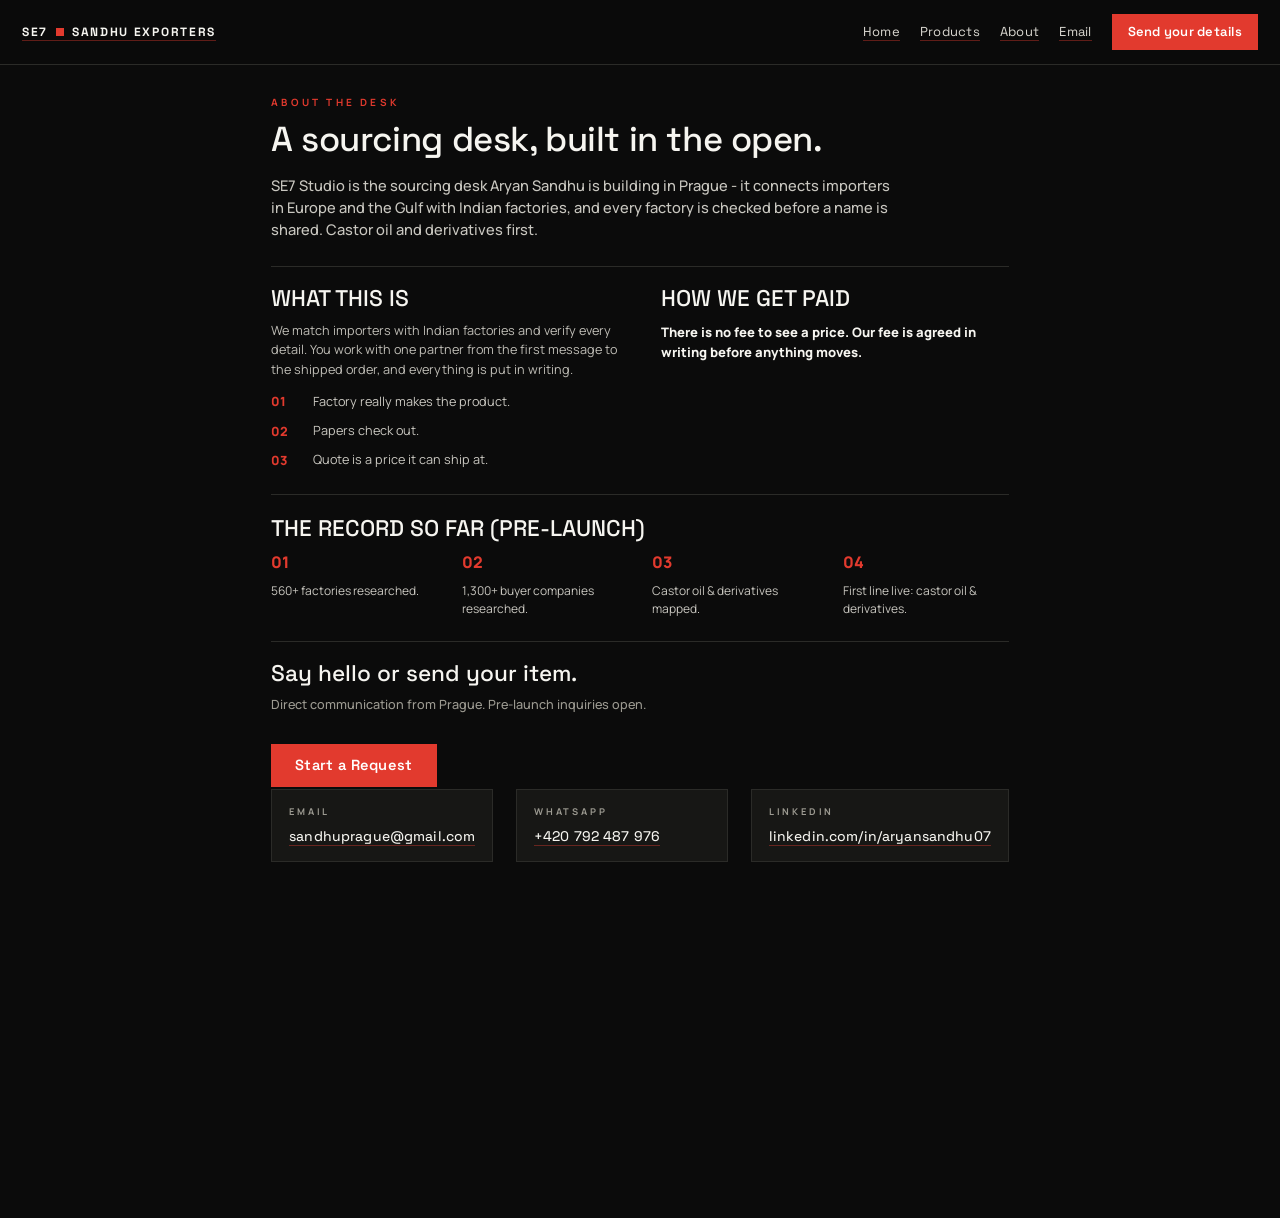
==== about.html @ 4c3d3c8f "Index: open the live site to search engines Remove the pre-launch noindex meta from the four pages, " ====
<!DOCTYPE html>
<html lang="en">
<head>
<meta charset="utf-8">
<meta name="viewport" content="width=device-width, initial-scale=1">
<title>About — SE7 Studio | Sandhu Exporters</title>
<meta name="description" content="SE7 Studio — the sourcing desk Aryan Sandhu is building in Prague. Verified Indian factories, mill-direct FOB. Pre-launch.">
<link rel="icon" href="favicon.svg" type="image/svg+xml">
<link rel="apple-touch-icon" href="favicon-180.png">
<link rel="stylesheet" href="style.css">
<link rel="stylesheet" href="theme-cinema.css">
</head>
<body>

<nav class="site-nav">
  <a class="brand" href="index.html"><span class="lm">SE7</span><span class="nsq"></span><span class="nb">SANDHU EXPORTERS</span></a>
  <div class="links">
    <a class="navlink" href="index.html">Home</a>
    <a class="navlink" href="products.html">Products</a>
    <a class="navlink" href="about.html">About</a>
    <a class="navlink" href="mailto:sandhuprague@gmail.com">Email</a>
    <a class="cta" href="start.html">Send your details</a>
  </div>
</nav>

<div class="sheet">
<section class="hero">
  <div class="kicker">ABOUT THE DESK</div>
  <h1>A sourcing desk, built in the open.</h1>
  <p class="lead">SE7 Studio is the sourcing desk Aryan Sandhu is building in Prague - it connects importers in Europe and the Gulf with Indian factories, and every factory is checked before a name is shared. Castor oil and derivatives first.</p>
</section>

<section class="cols2">
  <div class="col">
    <h2>WHAT THIS IS</h2>
    <p class="mini">We match importers with Indian factories and verify every detail. You work with one partner from the first message to the shipped order, and everything is put in writing.</p>
    <div class="item"><span class="n">01</span><p>Factory really makes the product.</p></div>
    <div class="item"><span class="n">02</span><p>Papers check out.</p></div>
    <div class="item"><span class="n">03</span><p>Quote is a price it can ship at.</p></div>
  </div>
  <div class="col">
    <h2>HOW WE GET PAID</h2>
    <p class="fees">There is no fee to see a price. Our fee is agreed in writing before anything moves.</p>
  </div>
</section>

<section class="steps">
  <h2>THE RECORD SO FAR (PRE-LAUNCH)</h2>
  <div class="stepgrid">
    <div class="step"><span class="n">01</span><p>560+ factories researched.</p></div>
    <div class="step"><span class="n">02</span><p>1,300+ buyer companies researched.</p></div>
    <div class="step"><span class="n">03</span><p>Castor oil &amp; derivatives mapped.</p></div>
    <div class="step"><span class="n">04</span><p>First line live: castor oil & derivatives.</p></div>
  </div>
</section>

<section class="contact">
  <h2>Say hello or send your item.</h2>
  <p class="mini2">Direct communication from Prague. Pre-launch inquiries open.</p>
  <a class="ctabtn" href="start.html">Start a Request</a>
  <div class="cells">
    <div class="cell">
      <div class="lab">EMAIL</div>
      <a href="mailto:sandhuprague@gmail.com">sandhuprague@gmail.com</a>
    </div>
    <div class="cell">
      <div class="lab">WHATSAPP</div>
      <a href="https://wa.me/420792487976">+420 792 487 976</a>
    </div>
    <div class="cell">
      <div class="lab">LINKEDIN</div>
      <a href="https://www.linkedin.com/in/aryansandhu07">linkedin.com/in/aryansandhu07</a>
    </div>
  </div>
</section>
</div>
</body>
</html>
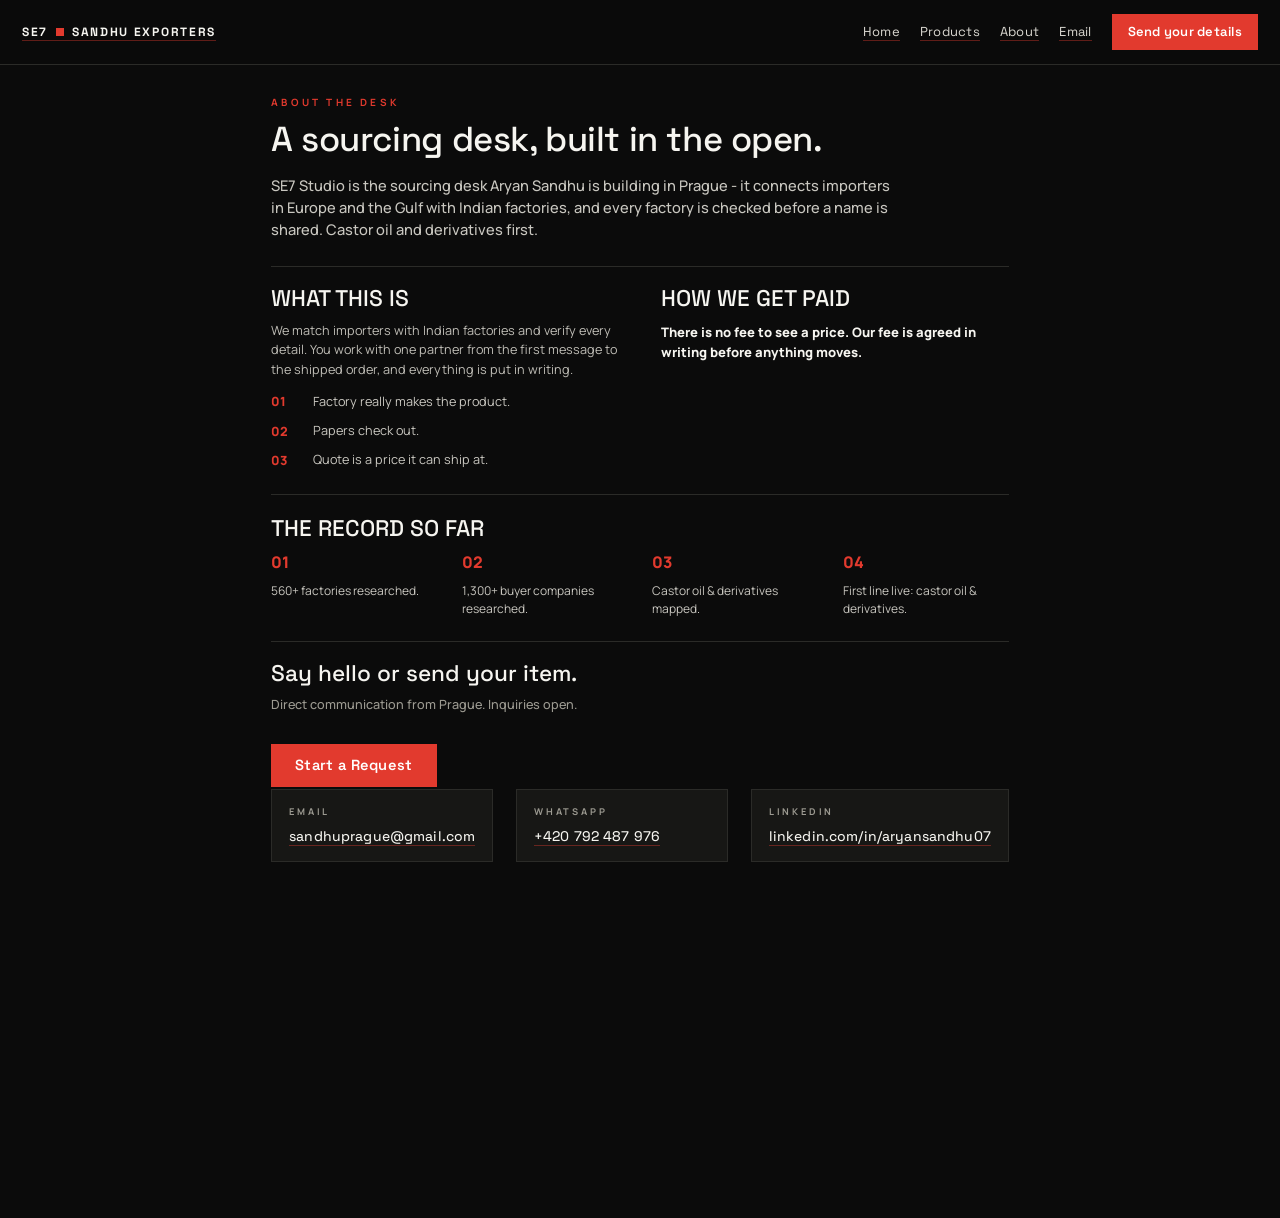
==== commit 824487d2: "Copy: drop stale pre-launch wording from the indexed pages" ====
--- a/about.html
+++ b/about.html
@@ -4,7 +4,7 @@
 <meta charset="utf-8">
 <meta name="viewport" content="width=device-width, initial-scale=1">
 <title>About — SE7 Studio | Sandhu Exporters</title>
-<meta name="description" content="SE7 Studio — the sourcing desk Aryan Sandhu is building in Prague. Verified Indian factories, mill-direct FOB. Pre-launch.">
+<meta name="description" content="SE7 Studio — the sourcing desk Aryan Sandhu runs from Prague. Verified Indian factories, mill-direct FOB.">
 <link rel="icon" href="favicon.svg" type="image/svg+xml">
 <link rel="apple-touch-icon" href="favicon-180.png">
 <link rel="stylesheet" href="style.css">
@@ -45,7 +45,7 @@
 </section>
 
 <section class="steps">
-  <h2>THE RECORD SO FAR (PRE-LAUNCH)</h2>
+  <h2>THE RECORD SO FAR</h2>
   <div class="stepgrid">
     <div class="step"><span class="n">01</span><p>560+ factories researched.</p></div>
     <div class="step"><span class="n">02</span><p>1,300+ buyer companies researched.</p></div>
@@ -56,7 +56,7 @@
 
 <section class="contact">
   <h2>Say hello or send your item.</h2>
-  <p class="mini2">Direct communication from Prague. Pre-launch inquiries open.</p>
+  <p class="mini2">Direct communication from Prague. Inquiries open.</p>
   <a class="ctabtn" href="start.html">Start a Request</a>
   <div class="cells">
     <div class="cell">
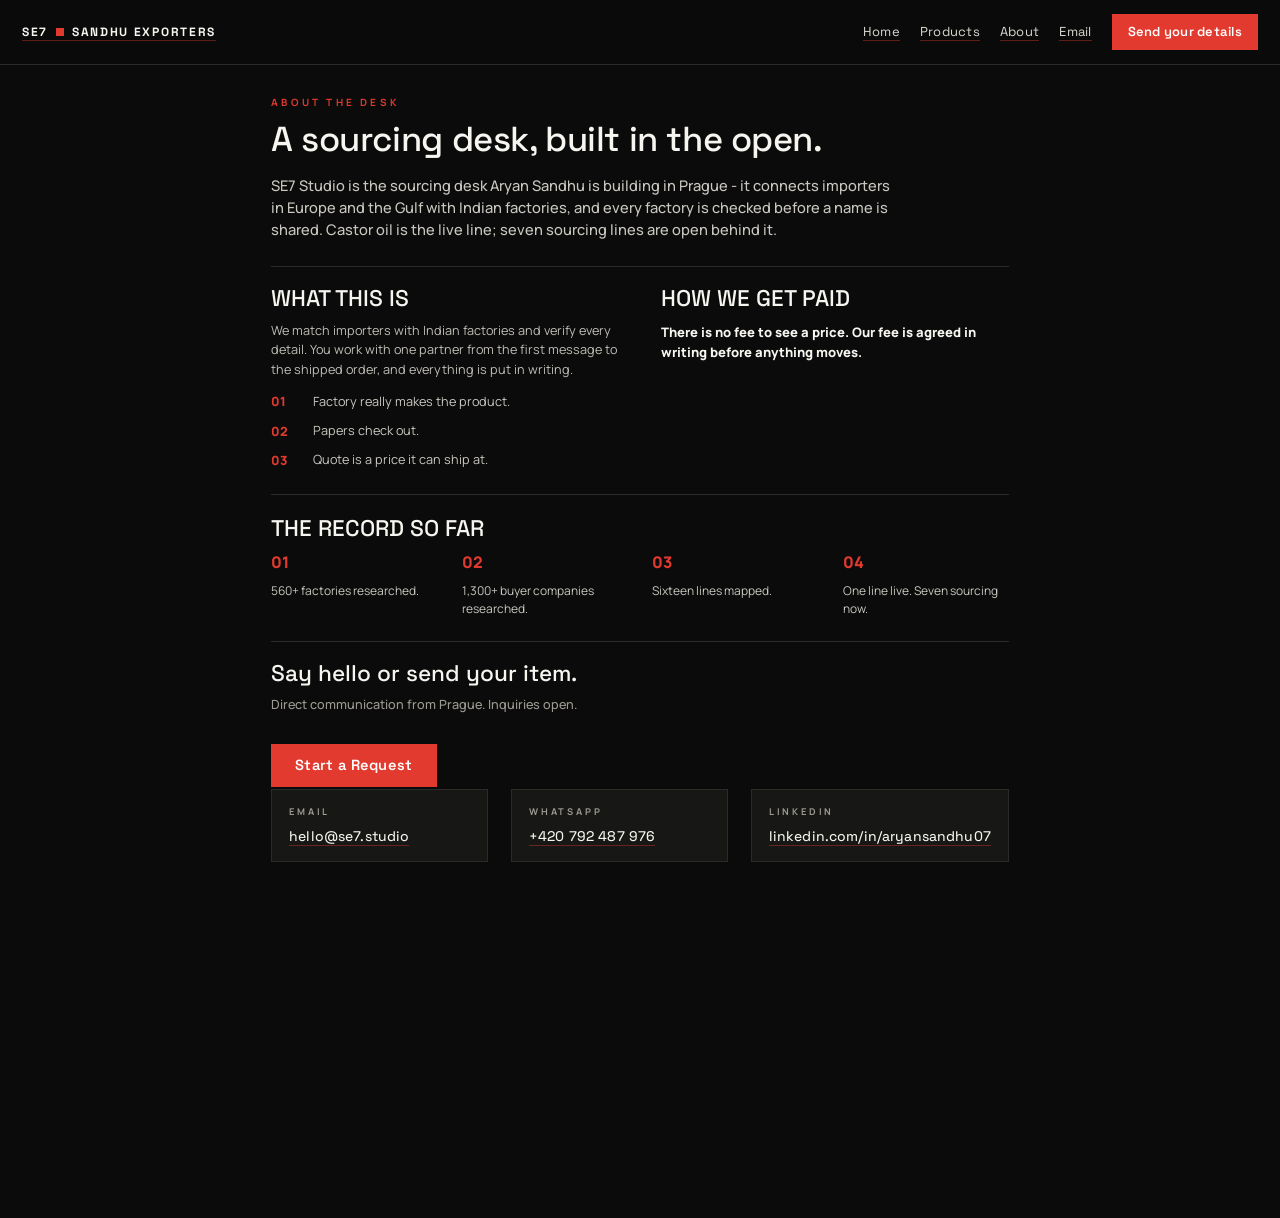
==== commit 28bb1616: "Copy: replace the legacy castor-only model with the sourcing desk across all pages" ====
--- a/about.html
+++ b/about.html
@@ -3,8 +3,8 @@
 <head>
 <meta charset="utf-8">
 <meta name="viewport" content="width=device-width, initial-scale=1">
-<title>About — SE7 Studio | Sandhu Exporters</title>
-<meta name="description" content="SE7 Studio — the sourcing desk Aryan Sandhu runs from Prague. Verified Indian factories, mill-direct FOB.">
+<title>About SE7 — a sourcing desk in Prague | Sandhu Exports</title>
+<meta name="description" content="SE7 is the sourcing desk of Sandhu Exports in Prague: verified Indian factories, one live castor line, seven sourcing lines open, one partner from first message to shipped order.">
 <link rel="icon" href="favicon.svg" type="image/svg+xml">
 <link rel="apple-touch-icon" href="favicon-180.png">
 <link rel="stylesheet" href="style.css">
@@ -18,7 +18,7 @@
     <a class="navlink" href="index.html">Home</a>
     <a class="navlink" href="products.html">Products</a>
     <a class="navlink" href="about.html">About</a>
-    <a class="navlink" href="mailto:sandhuprague@gmail.com">Email</a>
+    <a class="navlink" href="mailto:hello@se7.studio">Email</a>
     <a class="cta" href="start.html">Send your details</a>
   </div>
 </nav>
@@ -27,7 +27,7 @@
 <section class="hero">
   <div class="kicker">ABOUT THE DESK</div>
   <h1>A sourcing desk, built in the open.</h1>
-  <p class="lead">SE7 Studio is the sourcing desk Aryan Sandhu is building in Prague - it connects importers in Europe and the Gulf with Indian factories, and every factory is checked before a name is shared. Castor oil and derivatives first.</p>
+  <p class="lead">SE7 Studio is the sourcing desk Aryan Sandhu is building in Prague - it connects importers in Europe and the Gulf with Indian factories, and every factory is checked before a name is shared. Castor oil is the live line; seven sourcing lines are open behind it.</p>
 </section>
 
 <section class="cols2">
@@ -49,8 +49,8 @@
   <div class="stepgrid">
     <div class="step"><span class="n">01</span><p>560+ factories researched.</p></div>
     <div class="step"><span class="n">02</span><p>1,300+ buyer companies researched.</p></div>
-    <div class="step"><span class="n">03</span><p>Castor oil &amp; derivatives mapped.</p></div>
-    <div class="step"><span class="n">04</span><p>First line live: castor oil & derivatives.</p></div>
+    <div class="step"><span class="n">03</span><p>Sixteen lines mapped.</p></div>
+    <div class="step"><span class="n">04</span><p>One line live. Seven sourcing now.</p></div>
   </div>
 </section>
 
@@ -61,7 +61,7 @@
   <div class="cells">
     <div class="cell">
       <div class="lab">EMAIL</div>
-      <a href="mailto:sandhuprague@gmail.com">sandhuprague@gmail.com</a>
+      <a href="mailto:hello@se7.studio">hello@se7.studio</a>
     </div>
     <div class="cell">
       <div class="lab">WHATSAPP</div>
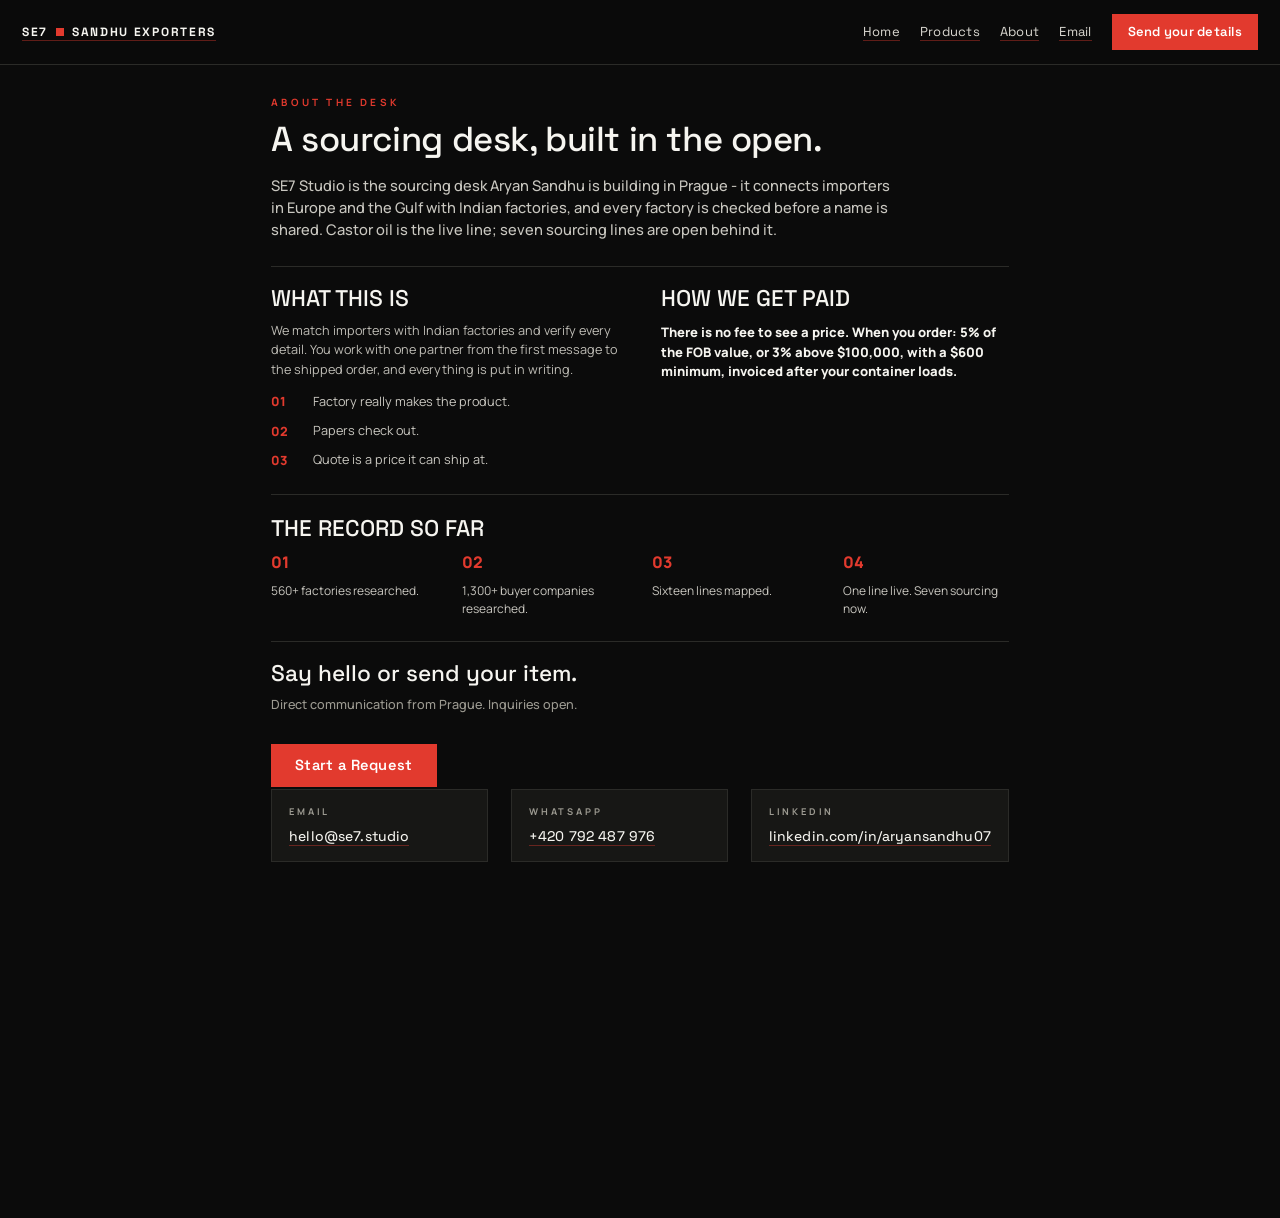
==== commit 2e62b08c: "Fee: publish 5% of FOB, 3% above 100k, 600 minimum, invoiced after loading" ====
--- a/about.html
+++ b/about.html
@@ -40,7 +40,7 @@
   </div>
   <div class="col">
     <h2>HOW WE GET PAID</h2>
-    <p class="fees">There is no fee to see a price. Our fee is agreed in writing before anything moves.</p>
+    <p class="fees">There is no fee to see a price. When you order: 5% of the FOB value, or 3% above $100,000, with a $600 minimum, invoiced after your container loads.</p>
   </div>
 </section>
 
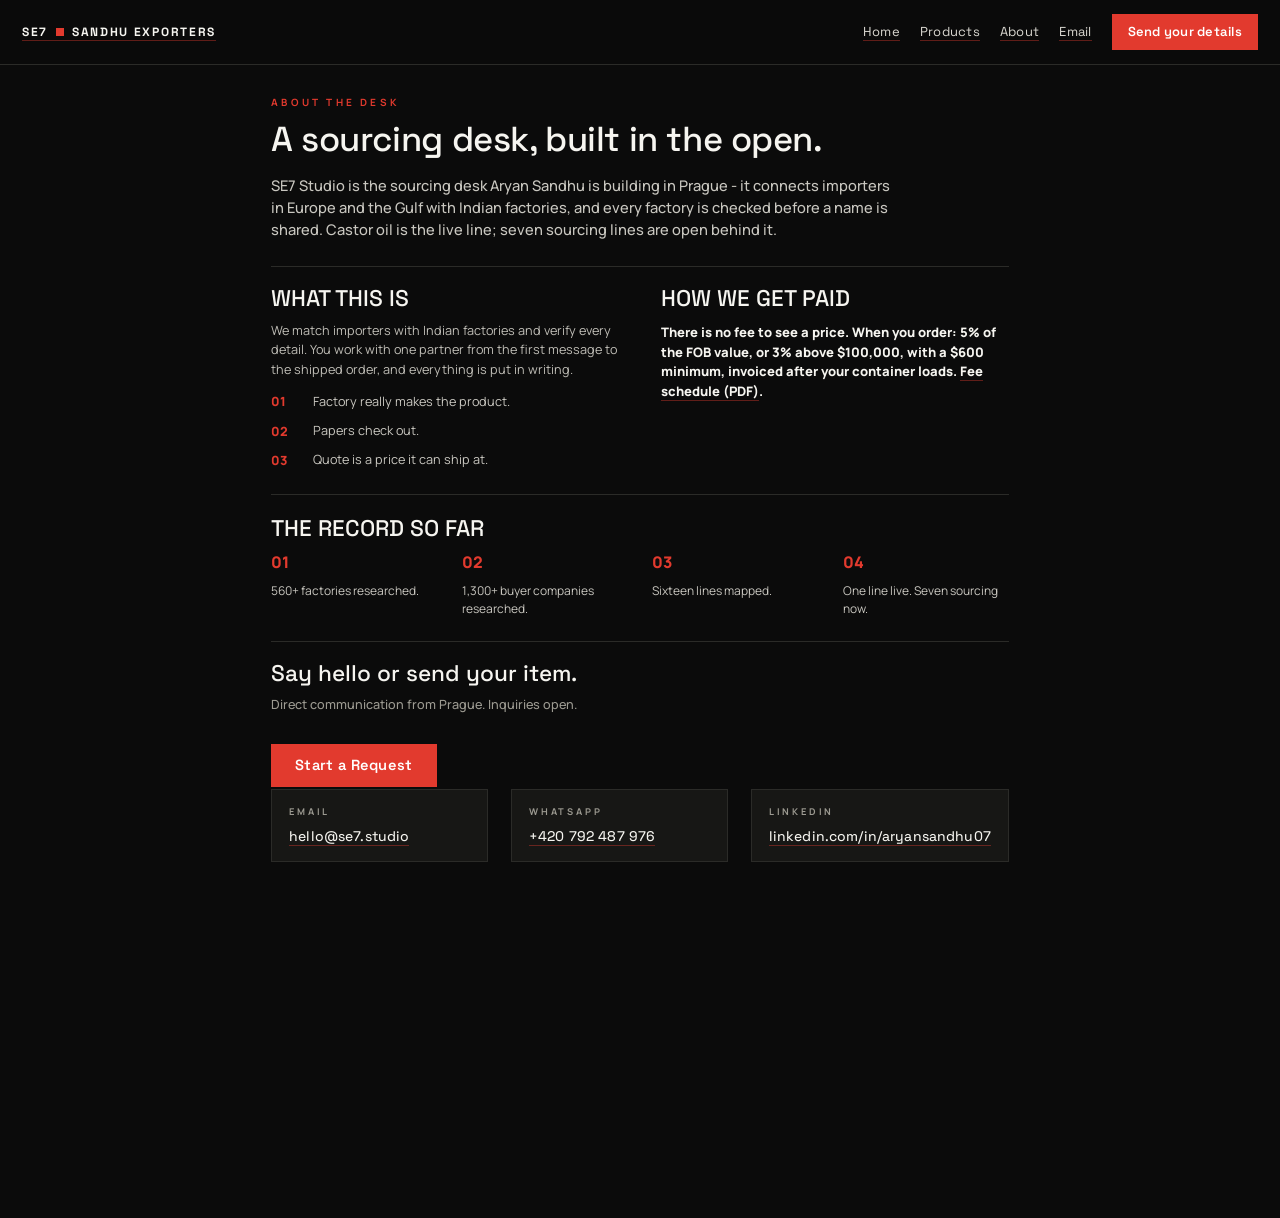
==== commit 8c4b3b84: "Fee schedule PDF published and linked from about" ====
--- a/about.html
+++ b/about.html
@@ -40,7 +40,7 @@
   </div>
   <div class="col">
     <h2>HOW WE GET PAID</h2>
-    <p class="fees">There is no fee to see a price. When you order: 5% of the FOB value, or 3% above $100,000, with a $600 minimum, invoiced after your container loads.</p>
+    <p class="fees">There is no fee to see a price. When you order: 5% of the FOB value, or 3% above $100,000, with a $600 minimum, invoiced after your container loads. <a href="se7-fee-schedule.pdf" target="_blank" rel="noopener">Fee schedule (PDF)</a>.</p>
   </div>
 </section>
 
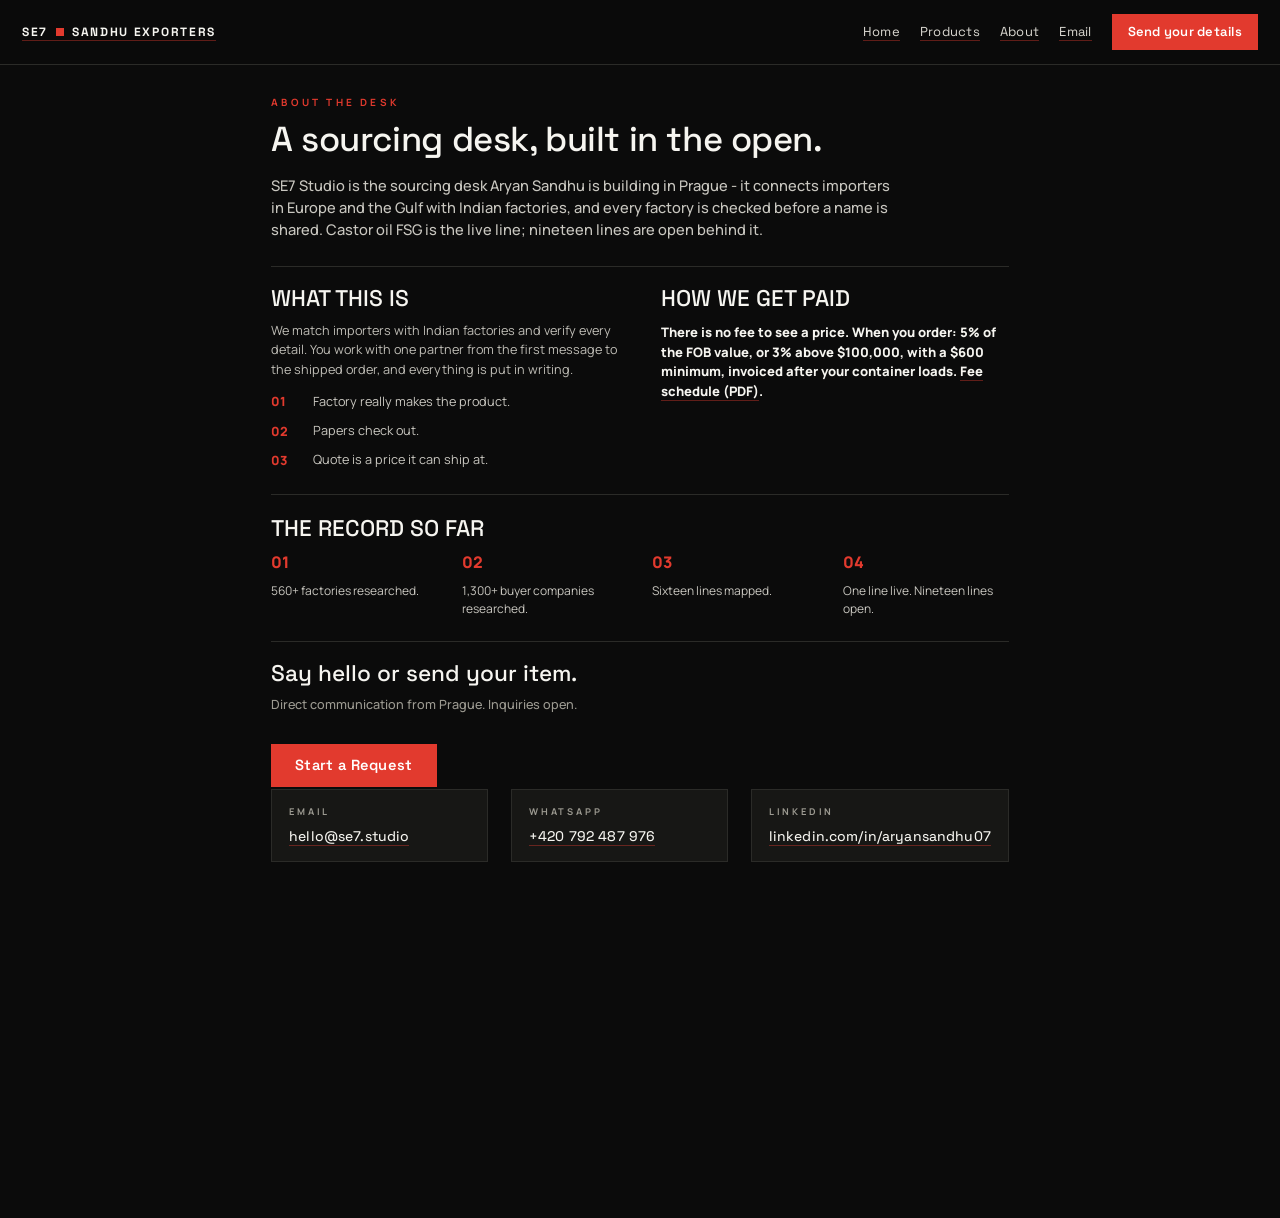
==== commit b69a52b0: "Metadata + shelf intro: range-first, 19 lines; retire castor-only title and old tagline" ====
--- a/about.html
+++ b/about.html
@@ -4,11 +4,12 @@
 <meta charset="utf-8">
 <meta name="viewport" content="width=device-width, initial-scale=1">
 <title>About SE7 — a sourcing desk in Prague | Sandhu Exports</title>
-<meta name="description" content="SE7 is the sourcing desk of Sandhu Exports in Prague: verified Indian factories, one live castor line, seven sourcing lines open, one partner from first message to shipped order.">
+<meta name="description" content="SE7 is the sourcing desk of Sandhu Exports in Prague: checked Indian factories across nineteen lines, castor oil FSG live, one partner from first message to shipped order.">
 <link rel="icon" href="favicon.svg" type="image/svg+xml">
 <link rel="apple-touch-icon" href="favicon-180.png">
 <link rel="stylesheet" href="style.css">
 <link rel="stylesheet" href="theme-cinema.css">
+<link rel="canonical" href="https://se7.studio/about.html">
 </head>
 <body>
 
@@ -27,7 +28,7 @@
 <section class="hero">
   <div class="kicker">ABOUT THE DESK</div>
   <h1>A sourcing desk, built in the open.</h1>
-  <p class="lead">SE7 Studio is the sourcing desk Aryan Sandhu is building in Prague - it connects importers in Europe and the Gulf with Indian factories, and every factory is checked before a name is shared. Castor oil is the live line; seven sourcing lines are open behind it.</p>
+  <p class="lead">SE7 Studio is the sourcing desk Aryan Sandhu is building in Prague - it connects importers in Europe and the Gulf with Indian factories, and every factory is checked before a name is shared. Castor oil FSG is the live line; nineteen lines are open behind it.</p>
 </section>
 
 <section class="cols2">
@@ -50,7 +51,7 @@
     <div class="step"><span class="n">01</span><p>560+ factories researched.</p></div>
     <div class="step"><span class="n">02</span><p>1,300+ buyer companies researched.</p></div>
     <div class="step"><span class="n">03</span><p>Sixteen lines mapped.</p></div>
-    <div class="step"><span class="n">04</span><p>One line live. Seven sourcing now.</p></div>
+    <div class="step"><span class="n">04</span><p>One line live. Nineteen lines open.</p></div>
   </div>
 </section>
 
